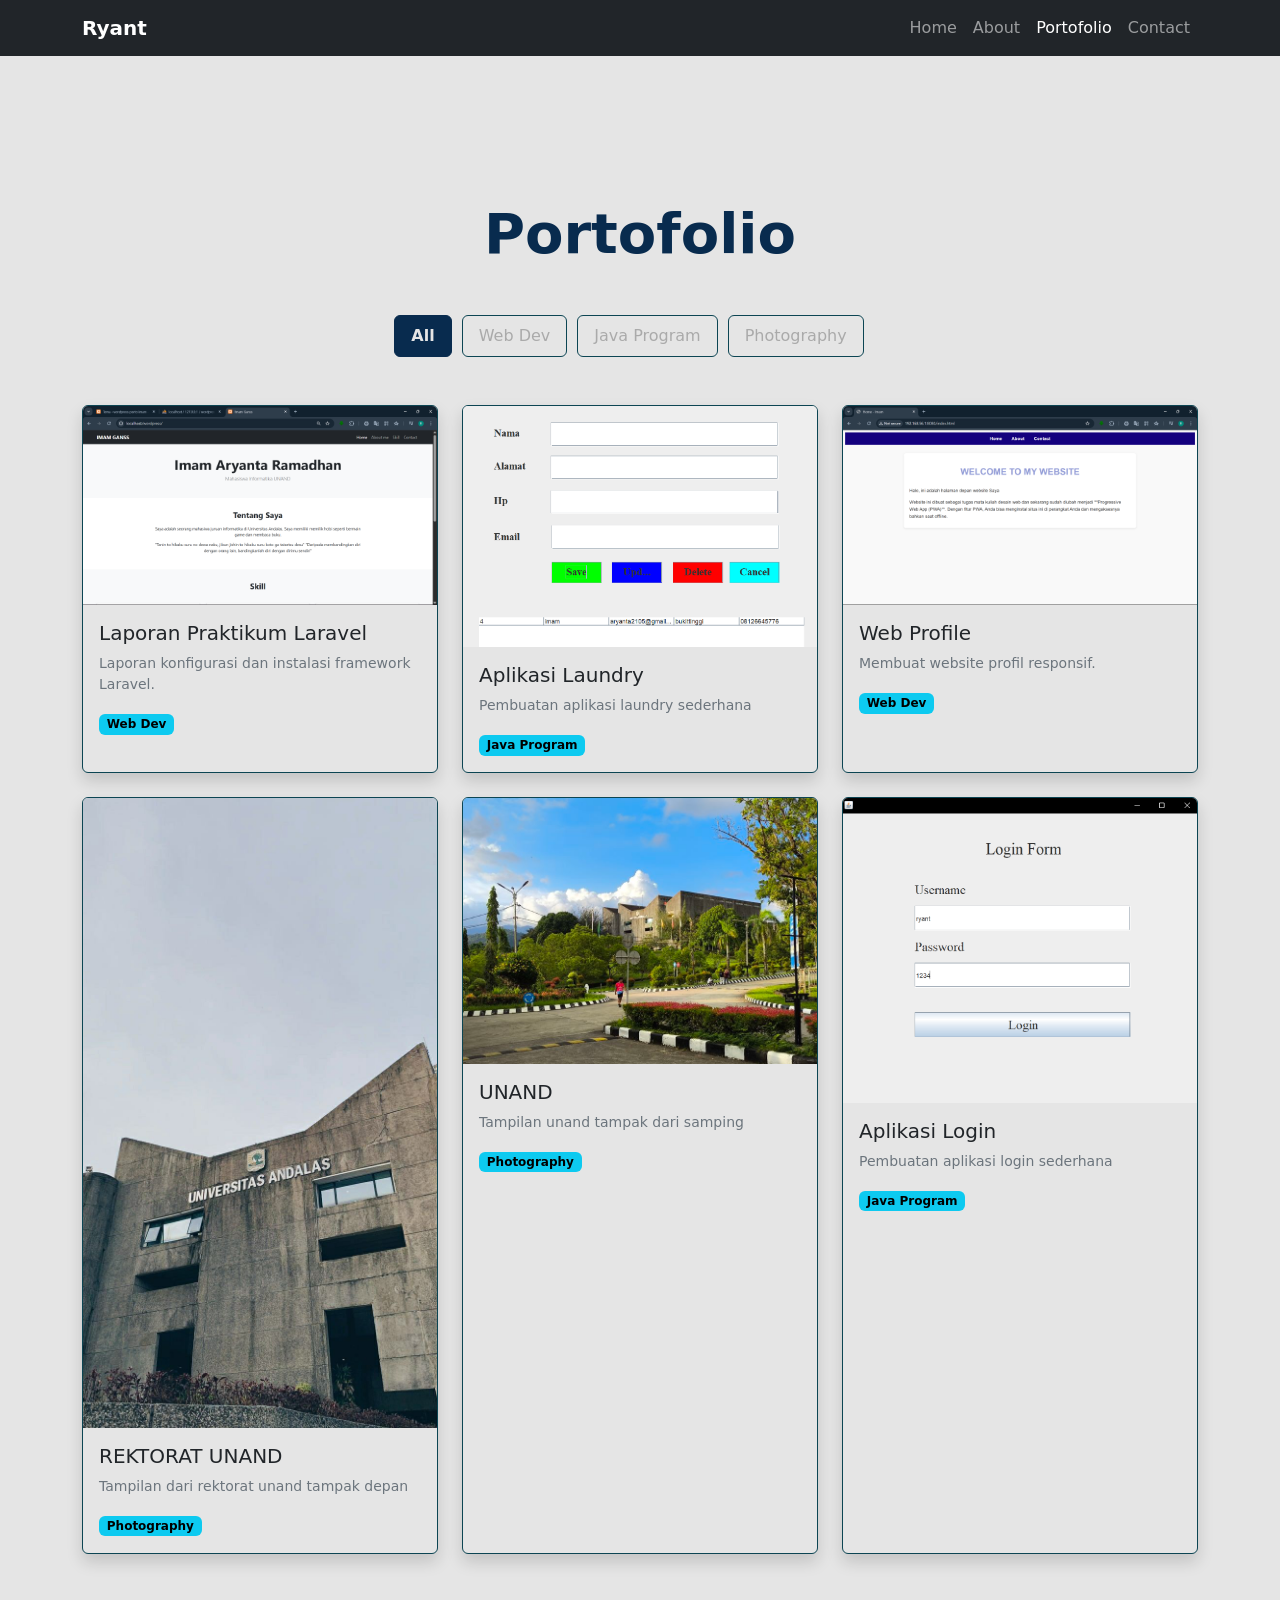
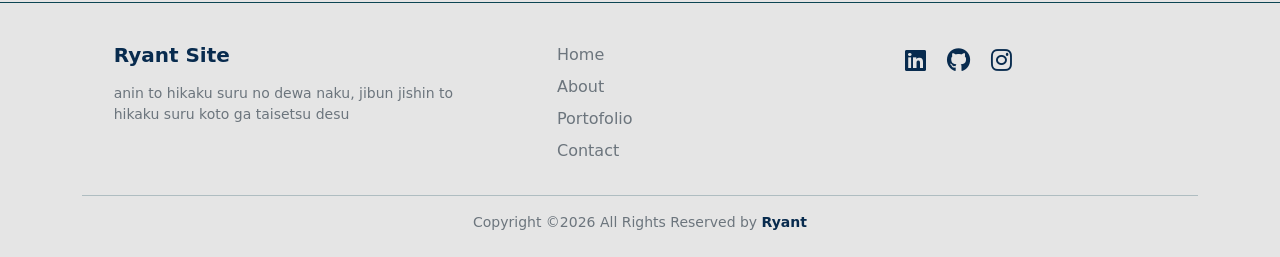
==== portofolio.html @ 1b27cce4 "WEB" ====
<!DOCTYPE html>
<html lang="id">
<head>
    <meta charset="UTF-8">
    <meta name="viewport" content="width=device-width, initial-scale=1.0">
    <title>Ryant | Portofolio</title>
    <link href="https://cdn.jsdelivr.net/npm/bootstrap@5.3.3/dist/css/bootstrap.min.css" rel="stylesheet">
    <link href="style.css" rel="stylesheet">
    <link rel="stylesheet" href="https://cdnjs.cloudflare.com/ajax/libs/font-awesome/6.5.2/css/all.min.css">
</head>
<body>

    <nav class="navbar navbar-expand-lg navbar-dark bg-dark fixed-top">
        <div class="container">
            <a class="navbar-brand fw-bold" href="#">Ryant</a>
            
            <button class="navbar-toggler" type="button" data-bs-toggle="collapse" data-bs-target="#navbarNav" aria-controls="navbarNav" aria-expanded="false" aria-label="Toggle navigation">
                <span class="navbar-toggler-icon"></span>
            </button>
            <div class="collapse navbar-collapse" id="navbarNav">
                <ul class="navbar-nav ms-auto">
                    <li class="nav-item"><a class="nav-link" href="index.html">Home</a></li>
                    <li class="nav-item"><a class="nav-link" href="about.html">About</a></li>
                    <li class="nav-item"><a class="nav-link active" href="portofolio.html">Portofolio</a></li>
                    <li class="nav-item"><a class="nav-link" href="contact.html">Contact</a></li>
                </ul>
            </div>
        </div>
    </nav>

    <section id="portfolio-grid" class="py-5 mt-5 bg-content-section">
        <div class="container pt-5">
            <h1 class="text-center mb-5 display-4 fw-bold text-info">Portofolio</h1>
            <div class="row">

                <ul class="nav nav-pills justify-content-center mb-5 portfolio-tabs" id="portfolioTabs" role="tablist">
                    <li class="nav-item" role="presentation"><button class="nav-link active" data-bs-toggle="tab" data-bs-target="#all" type="button" role="tab" aria-selected="true">All</button></li>
                    <li class="nav-item" role="presentation"><button class="nav-link" data-bs-toggle="tab" data-bs-target="#web-dev" type="button" role="tab" aria-selected="false">Web Dev</button></li>
                    <li class="nav-item" role="presentation"><button class="nav-link" data-bs-toggle="tab" data-bs-target="#java" type="button" role="tab" aria-selected="false">Java Program</button></li>
                    <li class="nav-item" role="presentation"><button class="nav-link" data-bs-toggle="tab" data-bs-target="#photography" type="button" role="tab" aria-selected="false">Photography</button></li>
                </ul>

                <div class="tab-content" id="portfolioTabContent">
                    
                    <div class="tab-pane fade show active" id="all" role="tabpanel">
                        <div class="row row-cols-1 row-cols-md-2 row-cols-lg-3 g-4">
                            
                            <div class="col" data-category="web-dev">
                                <div class="card h-100 shadow portfolio-item bg-content-section border-info-dark portfolio-card" onclick="window.location.href='laprakPweb5.html'" style="cursor: pointer;">
                                    <img src="gambar/project1.jpg" class="card-img-top" alt="Praktikum Laravel">
                                    <div class="card-body">
                                        <h5 class="card-title text-dark">Laporan Praktikum Laravel</h5>
                                        <p class="card-text text-secondary small">Laporan konfigurasi dan instalasi framework Laravel.</p>
                                        <span class="badge text-bg-info me-1">Web Dev</span>
                                    </div>
                                </div>
                            </div>

                            <div class="col" data-category="java">
                                <div class="card h-100 shadow portfolio-item bg-content-section border-info-dark portfolio-card" data-bs-toggle="modal" data-bs-target="#portfolioModal2">
                                    <img src="gambar/project2.jpg" class="card-img-top" alt="Redesign Aplikasi Mobile">
                                    <div class="card-body">
                                        <h5 class="card-title text-dark">Aplikasi Laundry</h5>
                                        <p class="card-text text-secondary small">Pembuatan aplikasi laundry sederhana</p>
                                        <span class="badge text-bg-info me-1">Java Program</span>
                                    </div>
                                </div>
                            </div>
                            
                            <div class="col" data-category="web-dev">
                                <div class="card h-100 shadow portfolio-item bg-content-section border-info-dark portfolio-card" data-bs-toggle="modal" data-bs-target="#portfolioModal3">
                                    <img src="gambar/project3.jpg" class="card-img-top" alt="Web Profil Organisasi">
                                    <div class="card-body">
                                        <h5 class="card-title text-dark">Web Profile </h5>
                                        <p class="card-text text-secondary small">Membuat website profil responsif.</p>
                                        <span class="badge text-bg-info me-1">Web Dev</span>
                                    </div>
                                </div>
                            </div>

                            <div class="col" data-category="Photography">
                                <div class="card h-100 shadow portfolio-item bg-content-section border-info-dark portfolio-card" data-bs-toggle="modal" data-bs-target="#portfolioModal4">
                                    <img src="gambar/project4.jpg" class="card-img-top" alt="Konsep Aplikasi Tugas Harian">
                                    <div class="card-body">
                                        <h5 class="card-title text-dark">REKTORAT UNAND</h5>
                                        <p class="card-text text-secondary small">Tampilan dari rektorat unand tampak depan</p>
                                        <span class="badge text-bg-info me-1">Photography</span>
                                    </div>
                                </div>
                            </div>

                            <div class="col" data-category="web-dev">
                                <div class="card h-100 shadow portfolio-item bg-content-section border-info-dark portfolio-card" data-bs-toggle="modal" data-bs-target="#portfolioModal5">
                                    <img src="gambar/project5.jpg" class="card-img-top" alt="Sistem Informasi Akademik">
                                    <div class="card-body">
                                        <h5 class="card-title text-dark">UNAND</h5>
                                        <p class="card-text text-secondary small">Tampilan unand tampak dari samping</p>
                                        <span class="badge text-bg-info me-1">Photography</span>
                                    </div>
                                </div>
                            </div>

                            <div class="col" data-category="java">
                                <div class="card h-100 shadow portfolio-item bg-content-section border-info-dark portfolio-card" data-bs-toggle="modal" data-bs-target="#portfolioModal6">
                                    <img src="gambar/project6.jpg" class="card-img-top" alt="Desain Landing Page Perusahaan">
                                    <div class="card-body">
                                        <h5 class="card-title text-dark">Aplikasi Login</h5>
                                        <p class="card-text text-secondary small">Pembuatan aplikasi login sederhana</p>
                                        <span class="badge text-bg-info me-1">Java Program</span>
                                    </div>
                                </div>
                            </div>

                    </div> </div> <div class="tab-pane fade" id="web-dev" role="tabpanel">
                        <div class="row row-cols-1 row-cols-md-2 row-cols-lg-3 g-4">
                            <div class="col">
                                <div class="card h-100 shadow portfolio-item bg-content-section border-info-dark portfolio-card" onclick="window.location.href='laprakPweb5.html'" style="cursor: pointer;">
                                    <img src="gambar/project1.jpg" class="card-img-top" alt="Praktikum Laravel">
                                    <div class="card-body">
                                        <h5 class="card-title text-dark">Laporan Praktikum Laravel</h5>
                                        <p class="card-text text-secondary small">Laporan konfigurasi dan instalasi framework Laravel.</p>
                                        <span class="badge text-bg-info me-1">Web Dev</span>
                                    </div>
                                </div>
                            </div>
                            <div class="col">
                                <div class="card h-100 shadow portfolio-item bg-content-section border-info-dark portfolio-card" data-bs-toggle="modal" data-bs-target="#portfolioModal3">
                                    <img src="gambar/project3.jpg" class="card-img-top" alt="Web Profil Organisasi">
                                    <div class="card-body">
                                        <h5 class="card-title text-dark">Web Profile </h5>
                                        <p class="card-text text-secondary small">Membuat website profil responsif</p>
                                        <span class="badge text-bg-info me-1">Web Dev</span>
                                    </div>
                                </div>
                            </div>
                        </div>
                    </div>

                    <div class="tab-pane fade" id="java" role="tabpanel">
                        <div class="row row-cols-1 row-cols-md-2 row-cols-lg-3 g-4">
                            <div class="col">
                                <div class="card h-100 shadow portfolio-item bg-content-section border-info-dark portfolio-card" data-bs-toggle="modal" data-bs-target="#portfolioModal2">
                                    <img src="gambar/project2.jpg" class="card-img-top" alt="Redesign Aplikasi Mobile">
                                    <div class="card-body">
                                        <h5 class="card-title text-dark">Aplikasi Laundry</h5>
                                        <p class="card-text text-secondary small">Pembuatan aplikasi laundry sederhana</p>
                                        <span class="badge text-bg-info me-1">Java Program</span>
                                    </div>
                                </div>
                            </div>
                            <div class="col">
                                <div class="card h-100 shadow portfolio-item bg-content-section border-info-dark portfolio-card" data-bs-toggle="modal" data-bs-target="#portfolioModal6">
                                    <img src="gambar/project6.jpg" class="card-img-top" alt="Desain Landing Page Perusahaan">
                                    <div class="card-body">
                                        <h5 class="card-title text-dark">Aplikasi Login</h5>
                                        <p class="card-text text-secondary small">Pembuatan aplikasi login sederhana</p>
                                        <span class="badge text-bg-info me-1">Java Program</span>
                                    </div>
                                </div>
                            </div>
                        </div>
                    </div>
                    
                    <div class="tab-pane fade" id="photography" role="tabpanel">
                        <div class="row row-cols-1 row-cols-md-2 row-cols-lg-3 g-4">
                            <div class="col">
                                <div class="card h-100 shadow portfolio-item bg-content-section border-info-dark portfolio-card" data-bs-toggle="modal" data-bs-target="#portfolioModal4">
                                    <img src="gambar/project4.jpg" class="card-img-top" alt="Konsep Aplikasi Tugas Harian">
                                    <div class="card-body">
                                        <h5 class="card-title text-dark">REKTORAT UNAND</h5>
                                        <p class="card-text text-secondary small">Tampilan dari rektorat unand tampak depan</p>
                                        <span class="badge text-bg-info me-1">Photography</span>
                                    </div>
                                </div>
                            </div>
                            <div class="col">
                                <div class="card h-100 shadow portfolio-item bg-content-section border-info-dark portfolio-card" data-bs-toggle="modal" data-bs-target="#portfolioModal5">
                                    <img src="gambar/project5.jpg" class="card-img-top" alt="Sistem Informasi Akademik">
                                    <div class="card-body">
                                        <h5 class="card-title text-dark">UNAND</h5>
                                        <p class="card-text text-secondary small">Tampilan unand tampak dari samping</p>
                                        <span class="badge text-bg-info me-1">Photography</span>
                                    </div>
                                </div>
                            </div> 
                        </div>
                    </div>

                </div>
            </div>
        </div>
    </section>

    <div class="modal fade" id="portfolioModal1" tabindex="-1" aria-labelledby="portfolioModal1Label" aria-hidden="true">
        <div class="modal-dialog modal-lg">
            <div class="modal-content bg-content-section text-light border-info-dark">
                <div class="modal-header border-info-dark">
                    <h5 class="modal-title text-info" id="portfolioModal1Label">Detail Proyek: Web Desain Sederhana</h5>
                    <button type="button" class="btn-close btn-close-white" data-bs-dismiss="modal" aria-label="Close"></button>
                </div>
                <div class="modal-body text-secondary">
                    <img src="gambar/project1.jpg" class="img-fluid mb-3 rounded" alt="Detail Project 1">
                    <p class="text-dark">Proyek ini bertujuan menciptakan platform web yang elegan</p>
                </div>
                <div class="modal-footer border-info-dark">
                    <button type="button" class="btn btn-outline-secondary" data-bs-dismiss="modal">Tutup</button>
                </div>
            </div>
        </div>
    </div>
    <div class="modal fade" id="portfolioModal2" tabindex="-2" aria-labelledby="portfolioModal2Label" aria-hidden="true">
        <div class="modal-dialog modal-lg">
            <div class="modal-content bg-content-section text-light border-info-dark">
                <div class="modal-header border-info-dark">
                    <h5 class="modal-title text-info" id="portfolioModal1Label">Detail Proyek: Aplikasi Laundry</h5>
                    <button type="button" class="btn-close btn-close-white" data-bs-dismiss="modal" aria-label="Close"></button>
                </div>
                <div class="modal-body text-secondary">
                    <img src="gambar/project2.jpg" class="img-fluid mb-3 rounded" alt="Detail Project 1">
                    <p class="text-dark">Proyek ini bertujuan menciptakan aplikasi laundry sederhana secara online</p>
                </div>
                <div class="modal-footer border-info-dark">
                    <button type="button" class="btn btn-outline-secondary" data-bs-dismiss="modal">Tutup</button>
                </div>
            </div>
        </div>
    </div>
    <div class="modal fade" id="portfolioModal3" tabindex="-3" aria-labelledby="portfolioModal3Label" aria-hidden="true">
        <div class="modal-dialog modal-lg">
            <div class="modal-content bg-content-section text-light border-info-dark">
                <div class="modal-header border-info-dark">
                    <h5 class="modal-title text-info" id="portfolioModal1Label">Detail Proyek: Web Profile</h5>
                    <button type="button" class="btn-close btn-close-white" data-bs-dismiss="modal" aria-label="Close"></button>
                </div>
                <div class="modal-body text-secondary">
                    <img src="gambar/project3.jpg" class="img-fluid mb-3 rounded" alt="Detail Project 1">
                    <p class="text-dark">Proyek ini bertujuan menciptakan platform web yang sudah terintegrasi dengan bootstrap 5</p>
                </div>
                <div class="modal-footer border-info-dark">
                    <button type="button" class="btn btn-outline-secondary" data-bs-dismiss="modal">Tutup</button>
                </div>
            </div>
        </div>
    </div>
    <div class="modal fade" id="portfolioModal4" tabindex="-4" aria-labelledby="portfolioModal4Label" aria-hidden="true">
        <div class="modal-dialog modal-lg">
            <div class="modal-content bg-content-section text-light border-info-dark">
                <div class="modal-header border-info-dark">
                    <h5 class="modal-title text-info" id="portfolioModal1Label">Detail Proyek: Rektorat UNAND</h5>
                    <button type="button" class="btn-close btn-close-white" data-bs-dismiss="modal" aria-label="Close"></button>
                </div>
                <div class="modal-body text-secondary">
                    <img src="gambar/project4.jpg" class="img-fluid mb-3 rounded" alt="Detail Project 1">
                    <p class="text-dark">Ini berisi gambar dari rektorat unand tampak depan</p>
                </div>
                <div class="modal-footer border-info-dark">
                    <button type="button" class="btn btn-outline-secondary" data-bs-dismiss="modal">Tutup</button>
                </div>
            </div>
        </div>
    </div>
    <div class="modal fade" id="portfolioModal5" tabindex="-5" aria-labelledby="portfolioModal5Label" aria-hidden="true">
        <div class="modal-dialog modal-lg">
            <div class="modal-content bg-content-section text-light border-info-dark">
                <div class="modal-header border-info-dark">
                    <h5 class="modal-title text-info" id="portfolioModal1Label">Detail Proyek: UNAND</h5>
                    <button type="button" class="btn-close btn-close-white" data-bs-dismiss="modal" aria-label="Close"></button>
                </div>
                <div class="modal-body text-secondary">
                    <img src="gambar/project4.jpg" class="img-fluid mb-3 rounded" alt="Detail Project 1">
                    <p class="text-dark">Ini berisi gambar dari kampus unand jika dilihat dari samping</p>
                </div>
                <div class="modal-footer border-info-dark">
                    <button type="button" class="btn btn-outline-secondary" data-bs-dismiss="modal">Tutup</button>
                </div>
            </div>
        </div>
    </div>
    <div class="modal fade" id="portfolioModal6" tabindex="-6" aria-labelledby="portfolioModal6Label" aria-hidden="true">
        <div class="modal-dialog modal-lg">
            <div class="modal-content bg-content-section text-light border-info-dark">
                <div class="modal-header border-info-dark">
                    <h5 class="modal-title text-info" id="portfolioModal1Label">Detail Proyek: Aplikasi Login</h5>
                    <button type="button" class="btn-close btn-close-white" data-bs-dismiss="modal" aria-label="Close"></button>
                </div>
                <div class="modal-body text-secondary">
                    <img src="gambar/project2.jpg" class="img-fluid mb-3 rounded" alt="Detail Project 1">
                    <p class="text-dark">Proyek ini bertujuan menciptakan aplikasi login sederhana secara online</p>
                </div>
                <div class="modal-footer border-info-dark">
                    <button type="button" class="btn btn-outline-secondary" data-bs-dismiss="modal">Tutup</button>
                </div>
            </div>
        </div>
    </div>
    
    <footer class="text-white pt-5 pb-4 border-top border-info-dark bg-content-section">
    <div class="container text-center text-md-start">
        <div class="row text-center text-md-start g-4">
            
            <div class="col-md-4 col-lg-4 mx-auto mt-3">
                <h5 class="fw-bold text-info mb-3">Ryant Site</h5>
                <p class="text-secondary small">
                    anin to hikaku suru no dewa naku, jibun jishin to hikaku suru koto ga taisetsu desu
                </p>
            </div>
            
            <div class="col-md-4 col-lg-3 mx-auto mt-3">
                <ul class="list-unstyled">
                    <li class="mb-2">
                        <a href="index.html" class="text-secondary text-decoration-none">Home</a>
                    </li>
                    <li class="mb-2">
                        <a href="about.html" class="text-secondary text-decoration-none">About</a>
                    </li>
                    <li class="mb-2">
                        <a href="portofolio.html" class="text-secondary text-decoration-none">Portofolio</a>
                    </li>
                    <li class="mb-2">
                        <a href="contact.html" class="text-secondary text-decoration-none">Contact</a>
                    </li>
                </ul>
            </div>
            
            <div class="col-md-4 col-lg-3 mx-auto mt-3">
                <ul class="list-unstyled list-inline mb-0">
                    <li class="list-inline-item me-3">
                        <a href="https://www.linkedin.com/in/imam-aryanta-ramadhan-74742231b/" class="text-info fs-4" aria-label="linkedIn"><i class="fab fa-linkedin"></i></a>
                    </li>
                    <li class="list-inline-item me-3">
                        <a href="https://github.com/RyantRamadhan" class="text-info fs-4" aria-label="Github"><i class="fab fa-github"></i></a>
                    </li>
                    <li class="list-inline-item">
                        <a href="https://www.instagram.com/ryant_rmd/" class="text-info fs-4" aria-label="Instagram"><i class="fab fa-instagram"></i></a>
                    </li>
                </ul>
            </div>

        </div>

        <hr class="my-3 border-info-dark">

        <div class="row align-items-center">
            
            <div class="col-12 text-center">
                <p class="text-secondary small mb-0">
                    Copyright ©<script>document.write(new Date().getFullYear())</script> All Rights Reserved by 
                    <strong class="text-info">Ryant</strong>
                </p>
            </div>
        </div>
    </div>
    </footer>

    <script src="https://cdn.jsdelivr.net/npm/bootstrap@5.3.2/dist/js/bootstrap.bundle.min.js"></script>
    <script src="script.js"></script>
</body>
</html>
---- style.css ----
:root {
    --color-content-bg: #e5e5e5;
    
    --color-navbar-bg: #222222;
    
    --color-info: #082b4e;
    --color-info-dark: #0c4553;
    --color-secondary: #aaaaaa;
}


body {
    background-color: var(--color-content-bg) !important;
    color: white !important;

    padding-top: 56px; 
}

.bg-navbar {
    background-color: var(--color-navbar-bg) !important;
}

.bg-content-section {
    background-color: var(--color-content-bg) !important;
}


.bg-content-section-lighter {
    background-color: #444444 !important;
    border: 1px solid var(--color-info-dark);
}


.text-info {
    color: var(--color-info) !important;
}

.border-info-dark {
    border-color: var(--color-info-dark) !important;
}

.hero-section {
    min-height: calc(100vh - 56px);
    display: flex;
    align-items: center;
}

.accordion-body-horizontal {
    overflow: hidden;
    max-height: 0;
    transition: max-height 0.5s ease-in-out;
    padding-top: 0;
    padding-bottom: 0;
}

.accordion-collapse.show .accordion-body-horizontal {
    max-height: 500px;
    padding-top: 1rem;
    padding-bottom: 1rem;
}

.skill-card {
    background-color: var(--color-content-bg) !important; 
    transition: transform 0.3s ease, border-color 0.3s ease, box-shadow 0.3s ease;
    border: 1px solid var(--color-info-dark) !important;
}

.skill-card:hover {
    transform: translateY(-8px);
    border-color: var(--color-info) !important;
    box-shadow: 0 0 15px rgba(0, 255, 255, 0.7);
}

.skill-card i {
    color: var(--color-info) !important;
    padding: 15px 0;
}

.form-control-dark {
    background-color: var(--color-content-bg) !important;
    color: rgb(255, 255, 255) !important;
    border: 1px solid var(--color-info-dark) !important;
    transition: all 0.3s;
}

.form-control-dark:focus {
    background-color: var(--color-content-bg) !important;
    color: white !important;
    border-color: var(--color-info) !important;
    box-shadow: 0 0 0 0.25rem rgba(8, 193, 107, 0.25);
}

.form-check-input:checked {
    background-color: var(--color-info) !important;
    border-color: var(--color-info) !important;
}

.btn-info {
    background-color: var(--color-info) !important;
    border-color: var(--color-info) !important;
    color: var(--color-content-bg) !important;
}

.btn-outline-info {
    color: var(--color-info) !important;
    border-color: var(--color-info) !important;
}
.btn-outline-info:hover {
    background-color: var(--color-info) !important;
    color: var(--color-content-bg) !important;
}

.list-unstyled i.text-info {
    color: var(--color-info) !important;
}

.map-responsive {
    border: 2px solid var(--color-info-dark);
}

.accordion-item {
    background-color: var(--color-content-bg) !important;
    border: 1px solid var(--color-info-dark) !important;
}

.accordion-header .accordion-button {
    background-color: var(--color-content-bg) !important;
    color: var(--color-info) !important;
}

.accordion-button:not(.collapsed) {
    color: var(--color-info) !important;
    background-color: var(--color-content-bg) !important;
    box-shadow: inset 0 -1px 0 rgba(0, 255, 255, 0.2);
}

.accordion-button:focus {
    box-shadow: 0 0 0 0.25rem rgba(0, 255, 255, 0.25);
    border-color: var(--color-info) !important;
}

.accordion-body {
    background-color: var(--color-content-bg) !important;
    color: var(--color-secondary);
}

.timeline-item {
    border-left: 2px solid var(--color-info) !important;
}

.bg-content-section {
    background-color: var(--color-content-bg) !important;
}
.bg-navbar {
    background-color: var(--color-navbar-bg) !important;
}
.text-info {
    color: var(--color-info) !important;
}
.border-info-dark {
    border-color: var(--color-info-dark) !important;
}

.portfolio-tabs .nav-link {
    color: var(--color-secondary) !important;
    border: 1px solid var(--color-info-dark);
    margin-right: 10px;
    background-color: var(--color-content-bg) !important;
    transition: all 0.3s;
    font-weight: normal; 
}


.portfolio-tabs .nav-link:hover {
    color: var(--color-info) !important;
    border-color: var(--color-info) !important;
}

.portfolio-tabs .nav-link.active {
    color: var(--color-content-bg) !important;
    background-color: var(--color-info) !important;
    border-color: var(--color-info) !important;
    font-weight: bold;
}

.portfolio-card {
    background-color: var(--color-content-bg) !important; 
    transition: transform 0.3s ease, border-color 0.3s ease, box-shadow 0.3s ease;
    border: 1px solid var(--color-info-dark) !important;
    cursor: pointer;
}

.portfolio-card:hover, .portfolio-card.hover-active {
    transform: translateY(-8px);
    border-color: var(--color-info) !important;
    box-shadow: 0 0 15px rgba(0, 255, 255, 0.7);
}

.modal-header, .modal-footer {
    border-color: var(--color-info-dark) !important;
}

.btn-close.btn-close-white {
    filter: invert(1) grayscale(100%) brightness(200%); 
}

.form-control-dark {
    background-color: var(--color-content-bg) !important;
    color: var(--color-info) !important;
    border: 1px solid var(--color-info-dark) !important;
    transition: all 0.3s;
}

.form-control-dark:focus {
    background-color: var(--color-content-bg) !important;
    color: var(--color-info) !important;
    border-color: var(--color-info) !important;
    box-shadow: 0 0 0 0.25rem rgba(0, 255, 255, 0.25);
}

.form-select.form-control-dark {
    background-image: url("data:image/svg+xml,%3csvg xmlns='http://www.w3.org/2000/svg' viewBox='0 0 16 16'%3e%3cpath fill='none' stroke='%2300FFFF' stroke-linecap='round' stroke-linejoin='round' stroke-width='2' d='m2 5 6 6 6-6'/%3e%3c/svg%3e") !important;
}

.form-check-input:checked {
    background-color: var(--color-info) !important;
    border-color: var(--color-info) !important;
}
.form-check-input:focus {
    box-shadow: 0 0 0 0.25rem rgba(0, 255, 255, 0.25);
}

.btn-info {
    background-color: var(--color-info) !important;
    border-color: var(--color-info) !important;
    color: var(--color-content-bg) !important;
}
.btn-info:disabled {
    opacity: 0.6;
}

.bg-content-section-lighter {
    background-color: #e7e1e1 !important; 
    border: 1px solid var(--color-info-dark);
}

.map-responsive {
    border: 2px solid var(--color-info-dark);
}
.form-label {
    color: var(--color-info) !important;
}
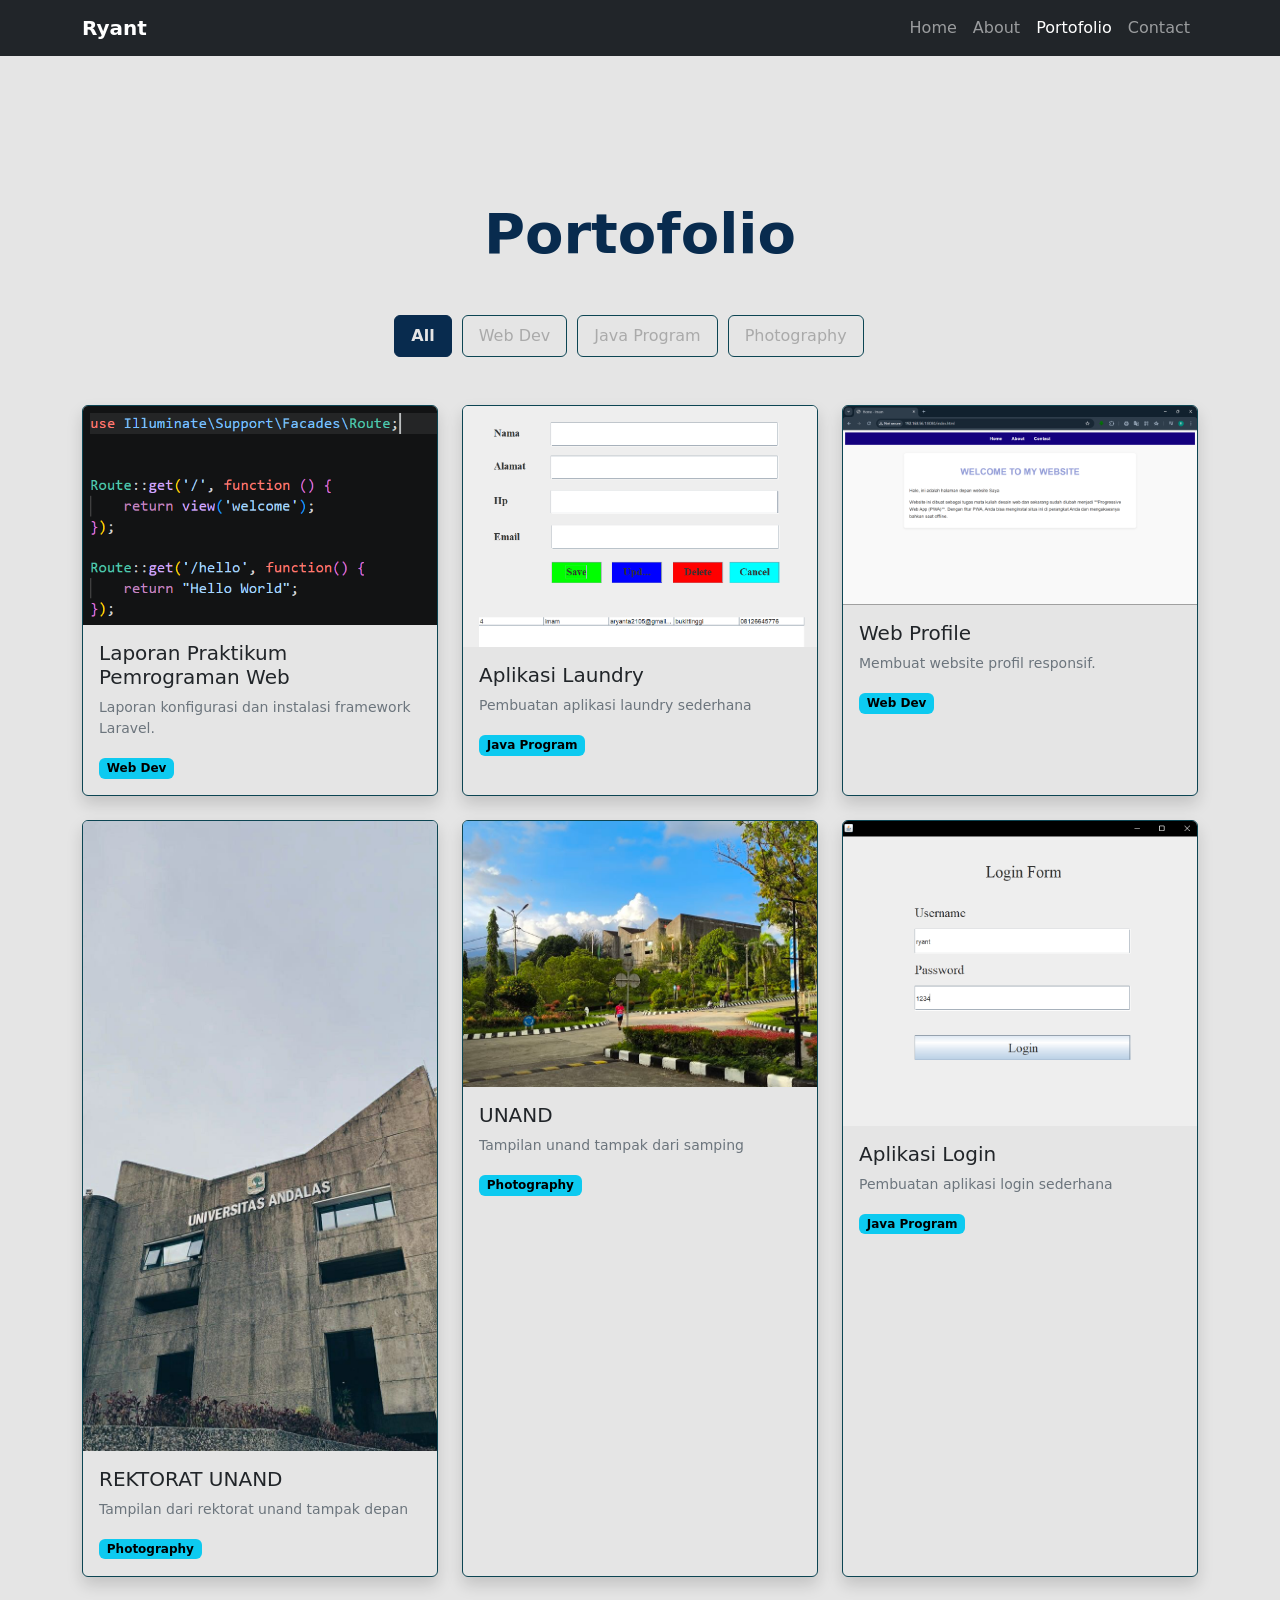
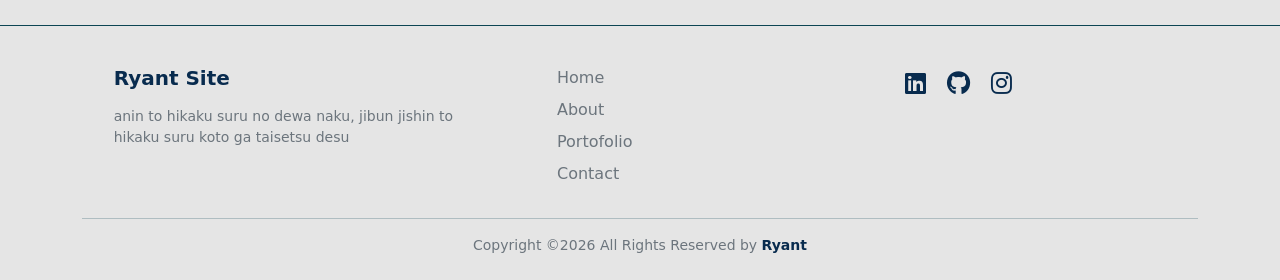
==== commit c0cf8531: "fix: update layout" ====
--- a/portofolio.html
+++ b/portofolio.html
@@ -47,9 +47,9 @@
                             
                             <div class="col" data-category="web-dev">
                                 <div class="card h-100 shadow portfolio-item bg-content-section border-info-dark portfolio-card" onclick="window.location.href='laprakPweb5.html'" style="cursor: pointer;">
-                                    <img src="gambar/project1.jpg" class="card-img-top" alt="Praktikum Laravel">
-                                    <div class="card-body">
-                                        <h5 class="card-title text-dark">Laporan Praktikum Laravel</h5>
+                                    <img src="gambar/hello1.png" class="card-img-top" alt="Praktikum Laravel">
+                                    <div class="card-body">
+                                        <h5 class="card-title text-dark">Laporan Praktikum Pemrograman Web</h5>
                                         <p class="card-text text-secondary small">Laporan konfigurasi dan instalasi framework Laravel.</p>
                                         <span class="badge text-bg-info me-1">Web Dev</span>
                                     </div>
@@ -115,9 +115,9 @@
                         <div class="row row-cols-1 row-cols-md-2 row-cols-lg-3 g-4">
                             <div class="col">
                                 <div class="card h-100 shadow portfolio-item bg-content-section border-info-dark portfolio-card" onclick="window.location.href='laprakPweb5.html'" style="cursor: pointer;">
-                                    <img src="gambar/project1.jpg" class="card-img-top" alt="Praktikum Laravel">
-                                    <div class="card-body">
-                                        <h5 class="card-title text-dark">Laporan Praktikum Laravel</h5>
+                                    <img src="gambar/hello1.png" class="card-img-top" alt="Praktikum Laravel">
+                                    <div class="card-body">
+                                        <h5 class="card-title text-dark">Laporan Praktikum Pemrograman Web</h5>
                                         <p class="card-text text-secondary small">Laporan konfigurasi dan instalasi framework Laravel.</p>
                                         <span class="badge text-bg-info me-1">Web Dev</span>
                                     </div>
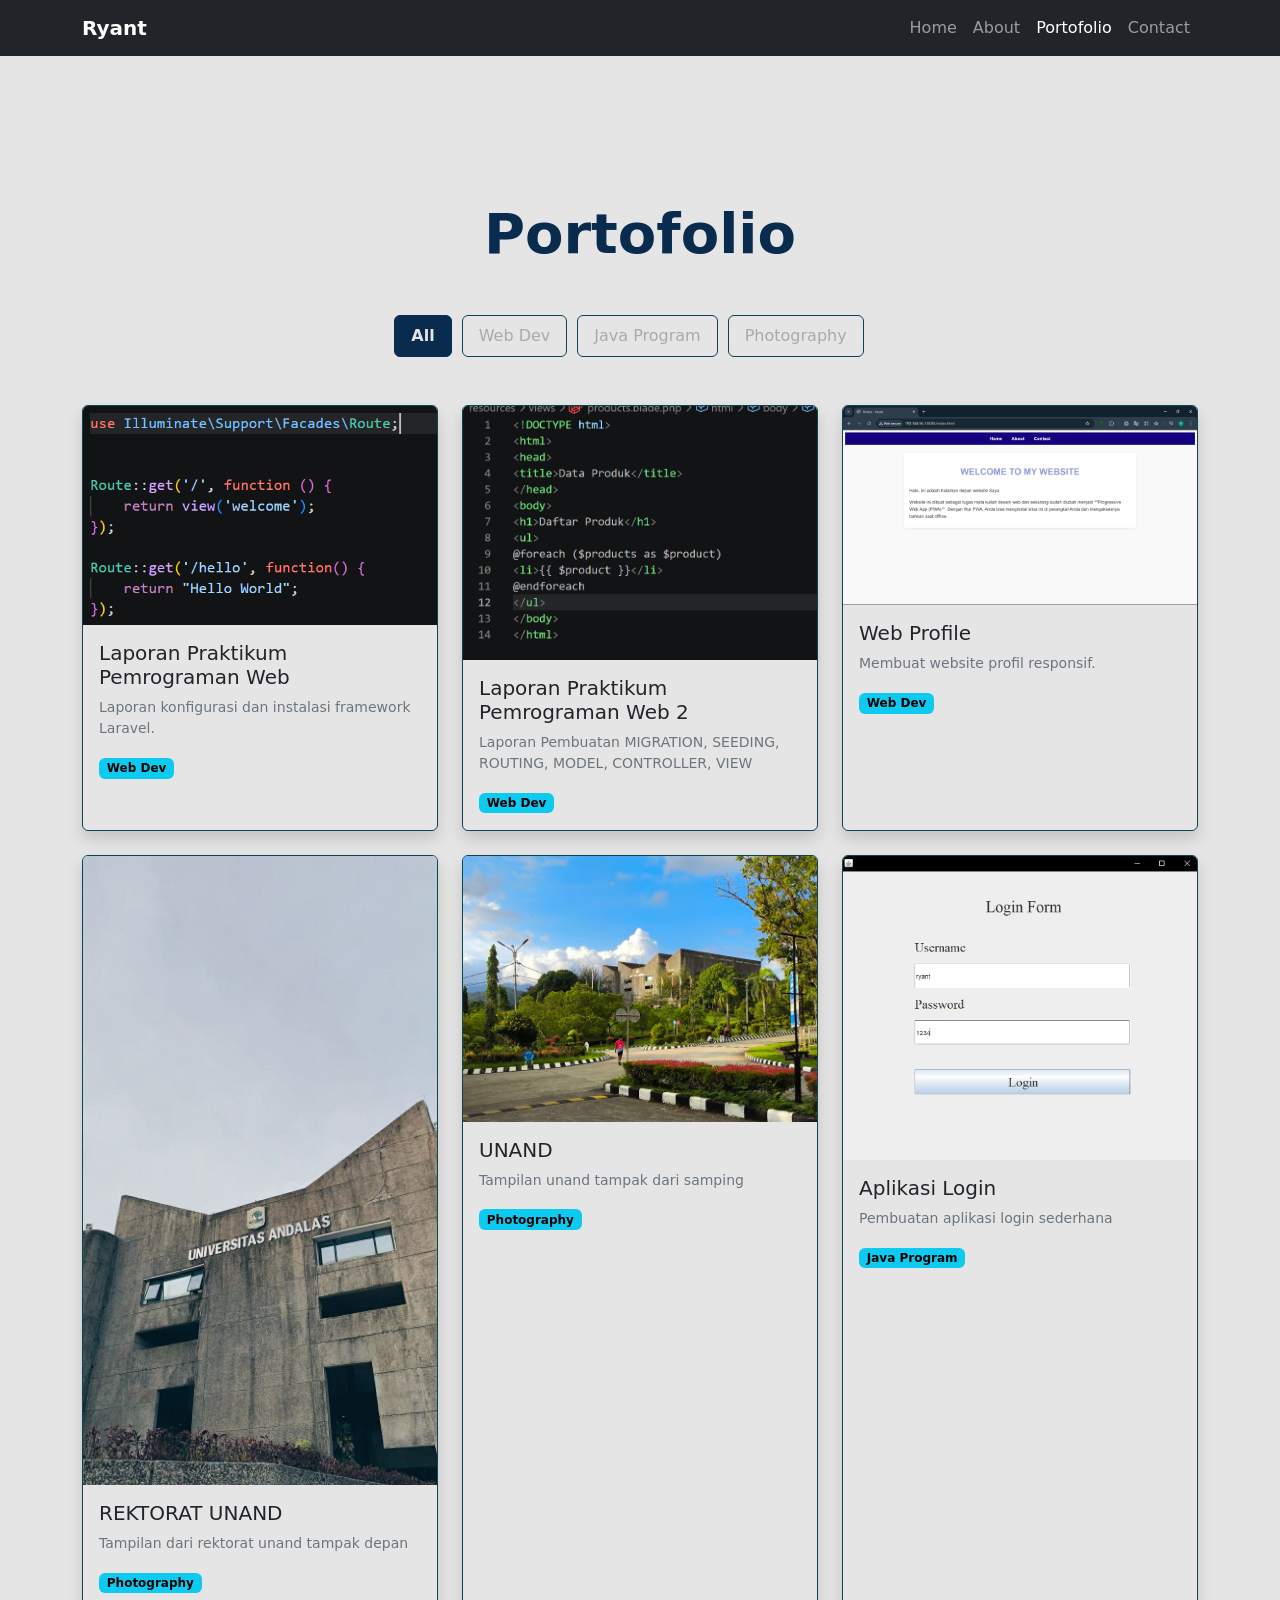
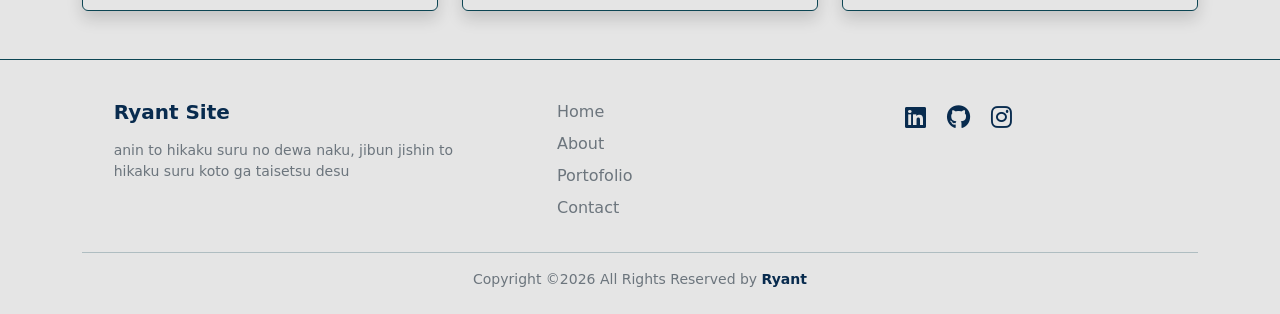
==== commit c0dfa373: "Praktikum Pweb 7" ====
--- a/portofolio.html
+++ b/portofolio.html
@@ -46,7 +46,7 @@
                         <div class="row row-cols-1 row-cols-md-2 row-cols-lg-3 g-4">
                             
                             <div class="col" data-category="web-dev">
-                                <div class="card h-100 shadow portfolio-item bg-content-section border-info-dark portfolio-card" onclick="window.location.href='laprakPweb5.html'" style="cursor: pointer;">
+                                <div class="card h-100 shadow portfolio-item bg-content-section border-info-dark portfolio-card" onclick="window.location.href='LaprakPweb5.html'" style="cursor: pointer;">
                                     <img src="gambar/hello1.png" class="card-img-top" alt="Praktikum Laravel">
                                     <div class="card-body">
                                         <h5 class="card-title text-dark">Laporan Praktikum Pemrograman Web</h5>
@@ -56,13 +56,13 @@
                                 </div>
                             </div>
 
-                            <div class="col" data-category="java">
-                                <div class="card h-100 shadow portfolio-item bg-content-section border-info-dark portfolio-card" data-bs-toggle="modal" data-bs-target="#portfolioModal2">
-                                    <img src="gambar/project2.jpg" class="card-img-top" alt="Redesign Aplikasi Mobile">
-                                    <div class="card-body">
-                                        <h5 class="card-title text-dark">Aplikasi Laundry</h5>
-                                        <p class="card-text text-secondary small">Pembuatan aplikasi laundry sederhana</p>
-                                        <span class="badge text-bg-info me-1">Java Program</span>
+                            <div class="col" data-category="web-dev">
+                                <div class="card h-100 shadow portfolio-item bg-content-section border-info-dark portfolio-card" onclick="window.location.href='LaprakPweb7.html'" style="cursor: pointer;">
+                                    <img src="gambar/view.png" class="card-img-top" alt="Praktikum Laravel">
+                                    <div class="card-body">
+                                        <h5 class="card-title text-dark">Laporan Praktikum Pemrograman Web 2 </h5>
+                                        <p class="card-text text-secondary small">Laporan Pembuatan MIGRATION, SEEDING, ROUTING, MODEL, CONTROLLER, VIEW</p>
+                                        <span class="badge text-bg-info me-1">Web Dev</span>
                                     </div>
                                 </div>
                             </div>
@@ -124,11 +124,11 @@
                                 </div>
                             </div>
                             <div class="col">
-                                <div class="card h-100 shadow portfolio-item bg-content-section border-info-dark portfolio-card" data-bs-toggle="modal" data-bs-target="#portfolioModal3">
-                                    <img src="gambar/project3.jpg" class="card-img-top" alt="Web Profil Organisasi">
-                                    <div class="card-body">
-                                        <h5 class="card-title text-dark">Web Profile </h5>
-                                        <p class="card-text text-secondary small">Membuat website profil responsif</p>
+                                <div class="card h-100 shadow portfolio-item bg-content-section border-info-dark portfolio-card" onclick="window.location.href='LaprakPweb7.html'" style="cursor: pointer;">
+                                    <img src="gambar/view.png" class="card-img-top" alt="Praktikum Laravel">
+                                    <div class="card-body">
+                                        <h5 class="card-title text-dark">Laporan Praktikum Pemrograman Web 2 </h5>
+                                        <p class="card-text text-secondary small">Laporan Pembuatan MIGRATION, SEEDING, ROUTING, MODEL, CONTROLLER, VIEW</p>
                                         <span class="badge text-bg-info me-1">Web Dev</span>
                                     </div>
                                 </div>
@@ -191,40 +191,7 @@
         </div>
     </section>
 
-    <div class="modal fade" id="portfolioModal1" tabindex="-1" aria-labelledby="portfolioModal1Label" aria-hidden="true">
-        <div class="modal-dialog modal-lg">
-            <div class="modal-content bg-content-section text-light border-info-dark">
-                <div class="modal-header border-info-dark">
-                    <h5 class="modal-title text-info" id="portfolioModal1Label">Detail Proyek: Web Desain Sederhana</h5>
-                    <button type="button" class="btn-close btn-close-white" data-bs-dismiss="modal" aria-label="Close"></button>
-                </div>
-                <div class="modal-body text-secondary">
-                    <img src="gambar/project1.jpg" class="img-fluid mb-3 rounded" alt="Detail Project 1">
-                    <p class="text-dark">Proyek ini bertujuan menciptakan platform web yang elegan</p>
-                </div>
-                <div class="modal-footer border-info-dark">
-                    <button type="button" class="btn btn-outline-secondary" data-bs-dismiss="modal">Tutup</button>
-                </div>
-            </div>
-        </div>
-    </div>
-    <div class="modal fade" id="portfolioModal2" tabindex="-2" aria-labelledby="portfolioModal2Label" aria-hidden="true">
-        <div class="modal-dialog modal-lg">
-            <div class="modal-content bg-content-section text-light border-info-dark">
-                <div class="modal-header border-info-dark">
-                    <h5 class="modal-title text-info" id="portfolioModal1Label">Detail Proyek: Aplikasi Laundry</h5>
-                    <button type="button" class="btn-close btn-close-white" data-bs-dismiss="modal" aria-label="Close"></button>
-                </div>
-                <div class="modal-body text-secondary">
-                    <img src="gambar/project2.jpg" class="img-fluid mb-3 rounded" alt="Detail Project 1">
-                    <p class="text-dark">Proyek ini bertujuan menciptakan aplikasi laundry sederhana secara online</p>
-                </div>
-                <div class="modal-footer border-info-dark">
-                    <button type="button" class="btn btn-outline-secondary" data-bs-dismiss="modal">Tutup</button>
-                </div>
-            </div>
-        </div>
-    </div>
+
     <div class="modal fade" id="portfolioModal3" tabindex="-3" aria-labelledby="portfolioModal3Label" aria-hidden="true">
         <div class="modal-dialog modal-lg">
             <div class="modal-content bg-content-section text-light border-info-dark">
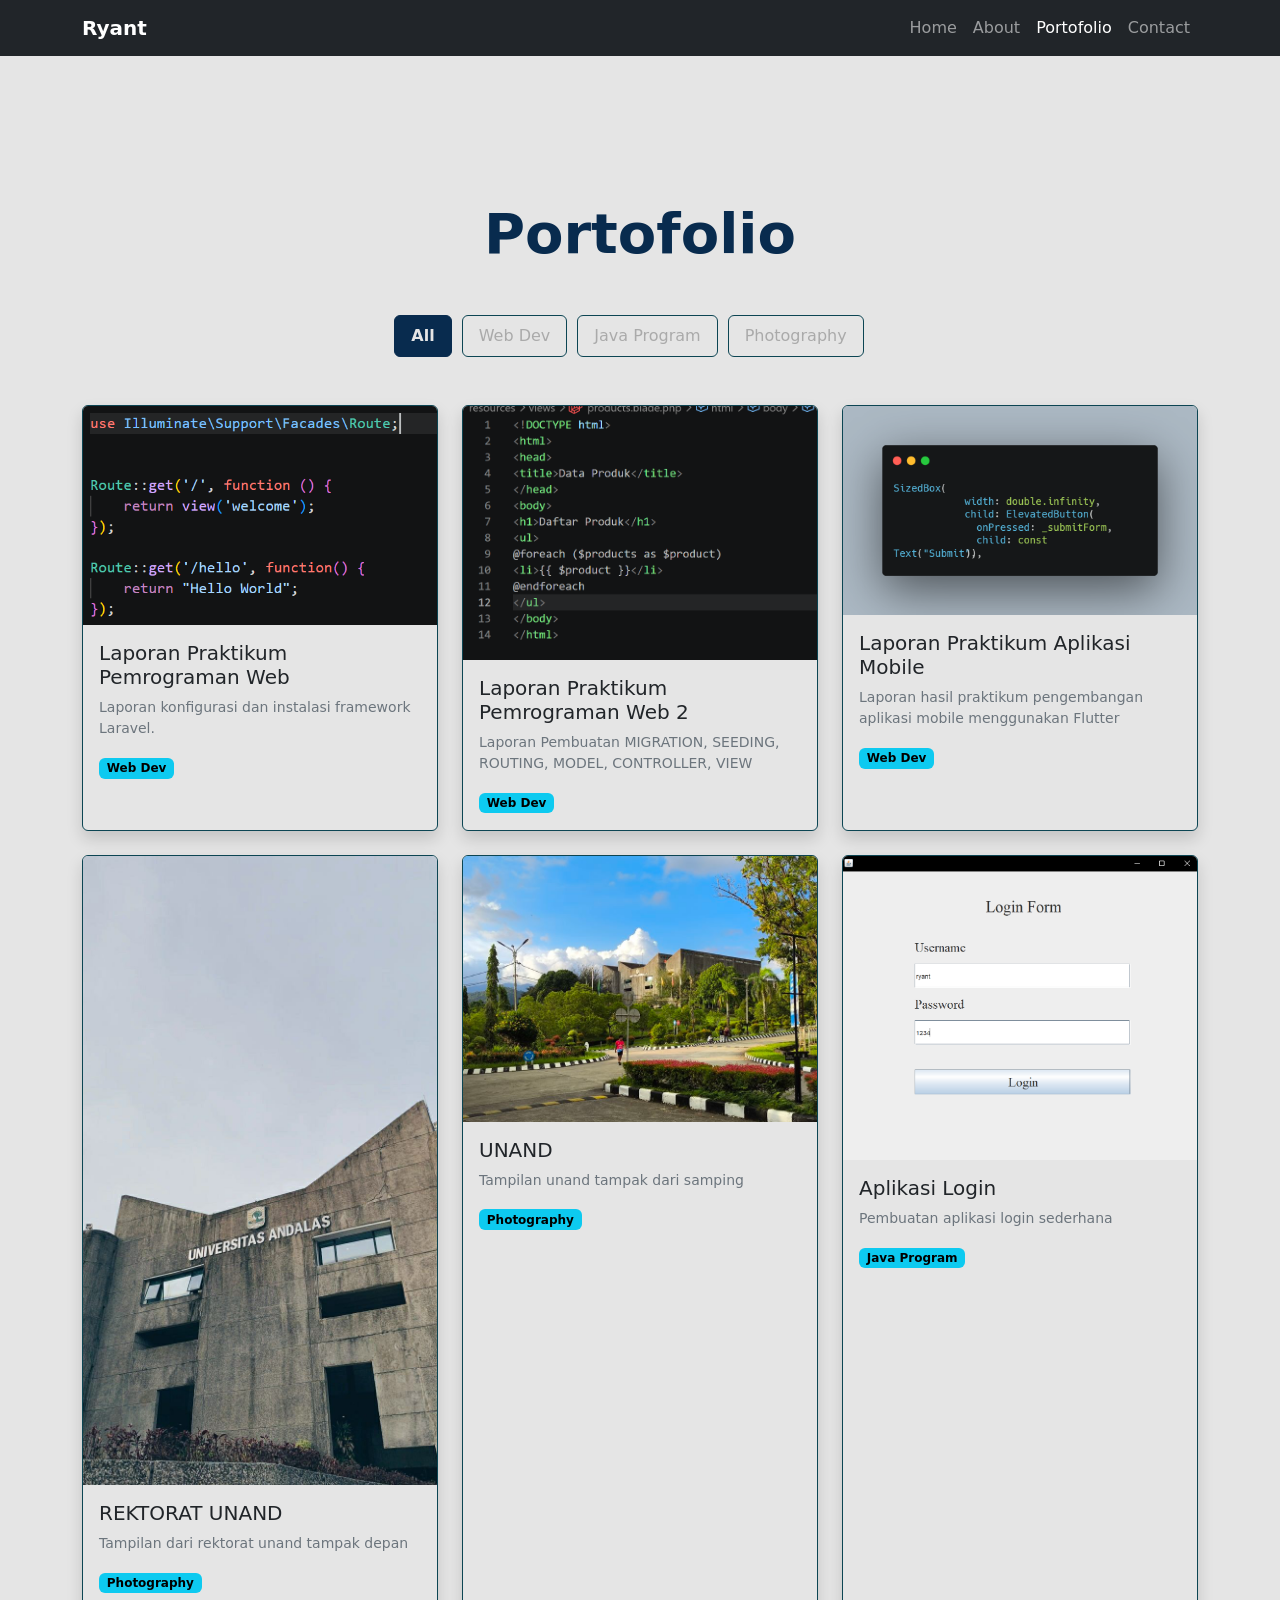
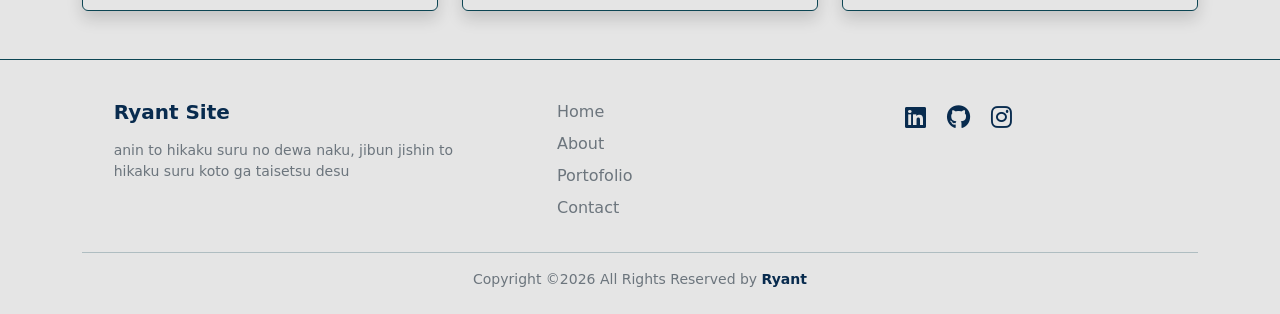
==== commit 0e299033: "appM" ====
--- a/portofolio.html
+++ b/portofolio.html
@@ -68,11 +68,11 @@
                             </div>
                             
                             <div class="col" data-category="web-dev">
-                                <div class="card h-100 shadow portfolio-item bg-content-section border-info-dark portfolio-card" data-bs-toggle="modal" data-bs-target="#portfolioModal3">
-                                    <img src="gambar/project3.jpg" class="card-img-top" alt="Web Profil Organisasi">
-                                    <div class="card-body">
-                                        <h5 class="card-title text-dark">Web Profile </h5>
-                                        <p class="card-text text-secondary small">Membuat website profil responsif.</p>
+                                <div class="card h-100 shadow portfolio-item bg-content-section border-info-dark portfolio-card" onclick="window.location.href='LaprakAppMob1.html'" style="cursor: pointer;">
+                                    <img src="gambar/app9.png" class="card-img-top" alt="Praktikum Aplikasi Mobile">
+                                    <div class="card-body">
+                                        <h5 class="card-title text-dark">Laporan Praktikum Aplikasi Mobile </h5>
+                                        <p class="card-text text-secondary small">Laporan hasil praktikum pengembangan aplikasi mobile menggunakan Flutter</p>
                                         <span class="badge text-bg-info me-1">Web Dev</span>
                                     </div>
                                 </div>
@@ -129,6 +129,16 @@
                                     <div class="card-body">
                                         <h5 class="card-title text-dark">Laporan Praktikum Pemrograman Web 2 </h5>
                                         <p class="card-text text-secondary small">Laporan Pembuatan MIGRATION, SEEDING, ROUTING, MODEL, CONTROLLER, VIEW</p>
+                                        <span class="badge text-bg-info me-1">Web Dev</span>
+                                    </div>
+                                </div>
+                            </div>
+                            <div class="col">
+                                <div class="card h-100 shadow portfolio-item bg-content-section border-info-dark portfolio-card" onclick="window.location.href='laprakAppMob1.html'" style="cursor: pointer;">
+                                    <img src="gambar/app9.png" class="card-img-top" alt="Praktikum Laravel">
+                                    <div class="card-body">
+                                        <h5 class="card-title text-dark">Laporan Praktikum Applikasi Mobile 1</h5>
+                                        <p class="card-text text-secondary small">Laporan hasil praktikum pengembangan aplikasi mobile menggunakan Flutter</p>
                                         <span class="badge text-bg-info me-1">Web Dev</span>
                                     </div>
                                 </div>
@@ -192,23 +202,6 @@
     </section>
 
 
-    <div class="modal fade" id="portfolioModal3" tabindex="-3" aria-labelledby="portfolioModal3Label" aria-hidden="true">
-        <div class="modal-dialog modal-lg">
-            <div class="modal-content bg-content-section text-light border-info-dark">
-                <div class="modal-header border-info-dark">
-                    <h5 class="modal-title text-info" id="portfolioModal1Label">Detail Proyek: Web Profile</h5>
-                    <button type="button" class="btn-close btn-close-white" data-bs-dismiss="modal" aria-label="Close"></button>
-                </div>
-                <div class="modal-body text-secondary">
-                    <img src="gambar/project3.jpg" class="img-fluid mb-3 rounded" alt="Detail Project 1">
-                    <p class="text-dark">Proyek ini bertujuan menciptakan platform web yang sudah terintegrasi dengan bootstrap 5</p>
-                </div>
-                <div class="modal-footer border-info-dark">
-                    <button type="button" class="btn btn-outline-secondary" data-bs-dismiss="modal">Tutup</button>
-                </div>
-            </div>
-        </div>
-    </div>
     <div class="modal fade" id="portfolioModal4" tabindex="-4" aria-labelledby="portfolioModal4Label" aria-hidden="true">
         <div class="modal-dialog modal-lg">
             <div class="modal-content bg-content-section text-light border-info-dark">
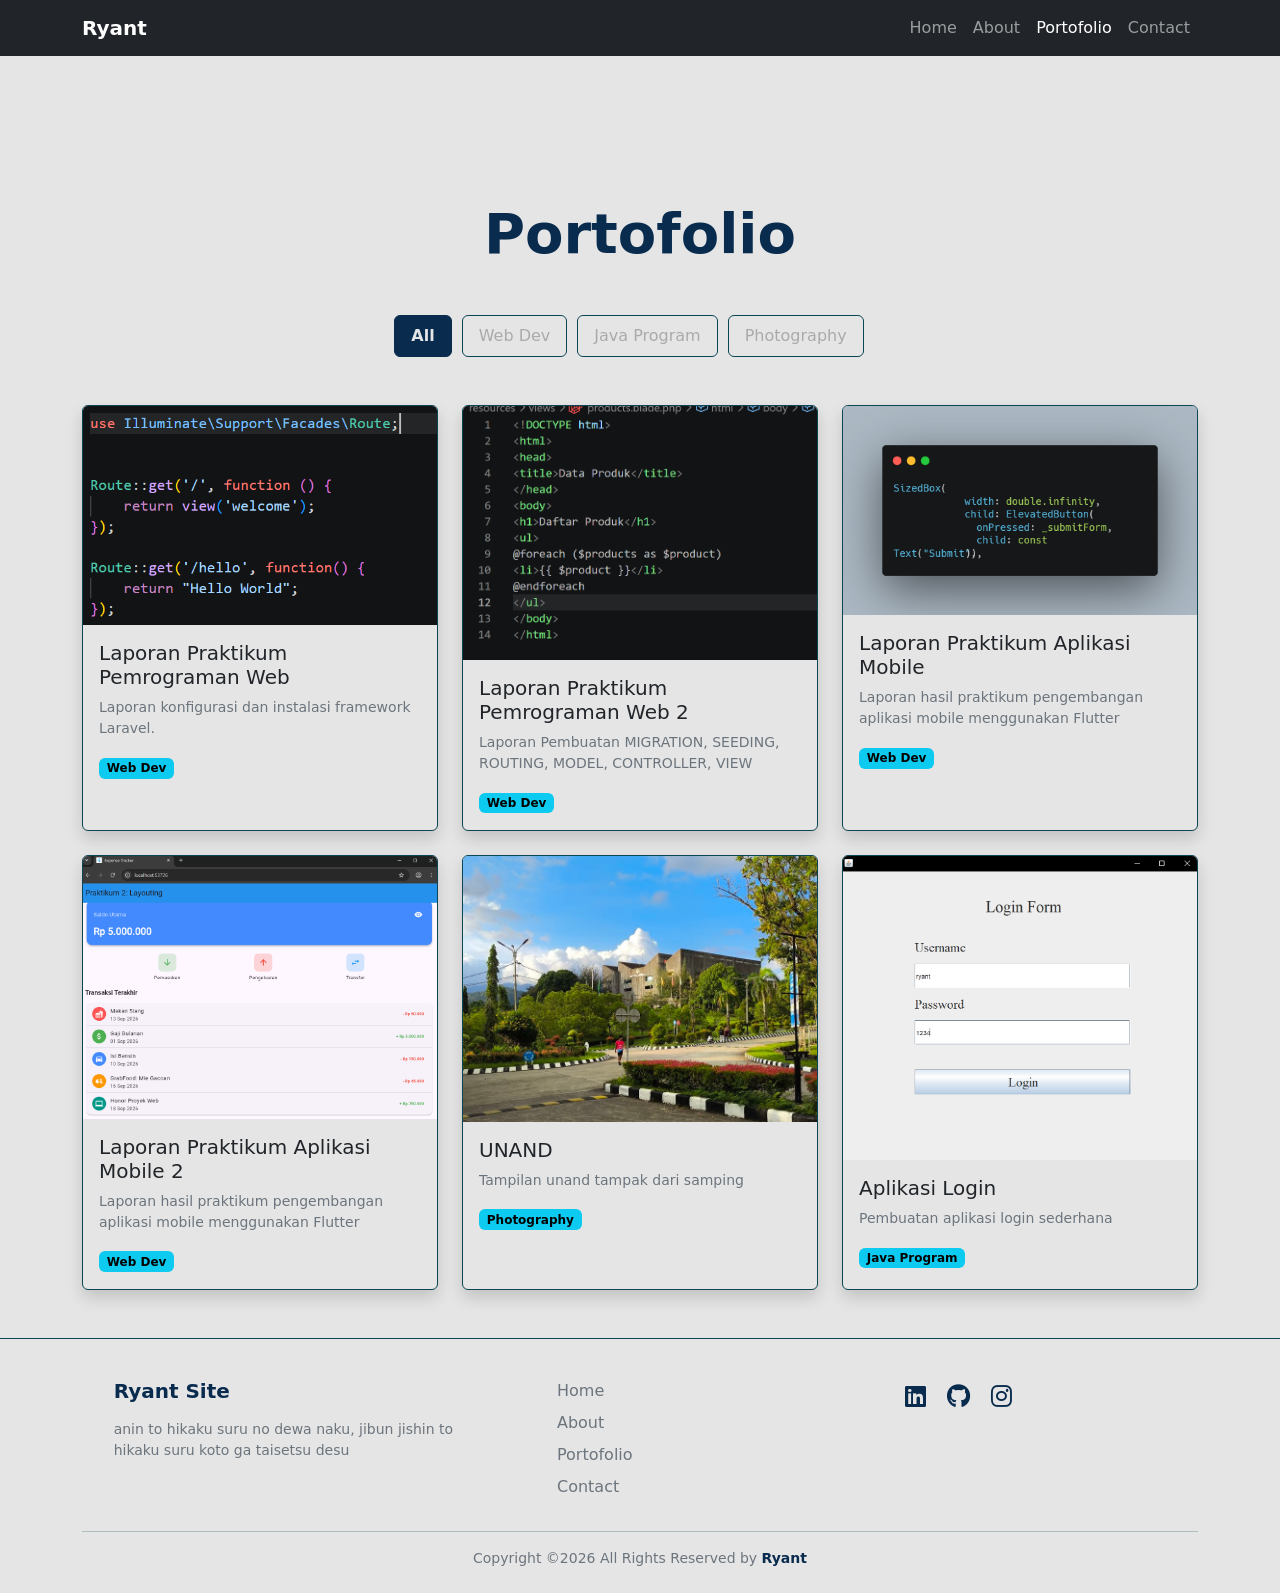
==== commit 851cfe62: "appM2" ====
--- a/portofolio.html
+++ b/portofolio.html
@@ -78,13 +78,13 @@
                                 </div>
                             </div>
 
-                            <div class="col" data-category="Photography">
-                                <div class="card h-100 shadow portfolio-item bg-content-section border-info-dark portfolio-card" data-bs-toggle="modal" data-bs-target="#portfolioModal4">
-                                    <img src="gambar/project4.jpg" class="card-img-top" alt="Konsep Aplikasi Tugas Harian">
-                                    <div class="card-body">
-                                        <h5 class="card-title text-dark">REKTORAT UNAND</h5>
-                                        <p class="card-text text-secondary small">Tampilan dari rektorat unand tampak depan</p>
-                                        <span class="badge text-bg-info me-1">Photography</span>
+                            <div class="col" data-category="web-dev">
+                                <div class="card h-100 shadow portfolio-item bg-content-section border-info-dark portfolio-card" onclick="window.location.href='LaprakAppMob2.html'" style="cursor: pointer;">
+                                    <img src="gambar/p2akhir.png" class="card-img-top" alt="Praktikum Aplikasi Mobile2">
+                                    <div class="card-body">
+                                        <h5 class="card-title text-dark">Laporan Praktikum Aplikasi Mobile 2</h5>
+                                        <p class="card-text text-secondary small">Laporan hasil praktikum pengembangan aplikasi mobile menggunakan Flutter</p>
+                                        <span class="badge text-bg-info me-1">Web Dev</span>
                                     </div>
                                 </div>
                             </div>
@@ -138,6 +138,16 @@
                                     <img src="gambar/app9.png" class="card-img-top" alt="Praktikum Laravel">
                                     <div class="card-body">
                                         <h5 class="card-title text-dark">Laporan Praktikum Applikasi Mobile 1</h5>
+                                        <p class="card-text text-secondary small">Laporan hasil praktikum pengembangan aplikasi mobile menggunakan Flutter</p>
+                                        <span class="badge text-bg-info me-1">Web Dev</span>
+                                    </div>
+                                </div>
+                            </div>
+                            <div class="col">
+                                <div class="card h-100 shadow portfolio-item bg-content-section border-info-dark portfolio-card" onclick="window.location.href='laprakAppMob2.html'" style="cursor: pointer;">
+                                    <img src="gambar/p2akhir.png" class="card-img-top" alt="Praktikum Laravel">
+                                    <div class="card-body">
+                                        <h5 class="card-title text-dark">Laporan Praktikum Applikasi Mobile 2</h5>
                                         <p class="card-text text-secondary small">Laporan hasil praktikum pengembangan aplikasi mobile menggunakan Flutter</p>
                                         <span class="badge text-bg-info me-1">Web Dev</span>
                                     </div>
@@ -172,17 +182,7 @@
                     </div>
                     
                     <div class="tab-pane fade" id="photography" role="tabpanel">
-                        <div class="row row-cols-1 row-cols-md-2 row-cols-lg-3 g-4">
-                            <div class="col">
-                                <div class="card h-100 shadow portfolio-item bg-content-section border-info-dark portfolio-card" data-bs-toggle="modal" data-bs-target="#portfolioModal4">
-                                    <img src="gambar/project4.jpg" class="card-img-top" alt="Konsep Aplikasi Tugas Harian">
-                                    <div class="card-body">
-                                        <h5 class="card-title text-dark">REKTORAT UNAND</h5>
-                                        <p class="card-text text-secondary small">Tampilan dari rektorat unand tampak depan</p>
-                                        <span class="badge text-bg-info me-1">Photography</span>
-                                    </div>
-                                </div>
-                            </div>
+                        <div class="row row-cols-1 row-cols-md-2 row-cols-lg-3 g-4">                           
                             <div class="col">
                                 <div class="card h-100 shadow portfolio-item bg-content-section border-info-dark portfolio-card" data-bs-toggle="modal" data-bs-target="#portfolioModal5">
                                     <img src="gambar/project5.jpg" class="card-img-top" alt="Sistem Informasi Akademik">
@@ -202,23 +202,6 @@
     </section>
 
 
-    <div class="modal fade" id="portfolioModal4" tabindex="-4" aria-labelledby="portfolioModal4Label" aria-hidden="true">
-        <div class="modal-dialog modal-lg">
-            <div class="modal-content bg-content-section text-light border-info-dark">
-                <div class="modal-header border-info-dark">
-                    <h5 class="modal-title text-info" id="portfolioModal1Label">Detail Proyek: Rektorat UNAND</h5>
-                    <button type="button" class="btn-close btn-close-white" data-bs-dismiss="modal" aria-label="Close"></button>
-                </div>
-                <div class="modal-body text-secondary">
-                    <img src="gambar/project4.jpg" class="img-fluid mb-3 rounded" alt="Detail Project 1">
-                    <p class="text-dark">Ini berisi gambar dari rektorat unand tampak depan</p>
-                </div>
-                <div class="modal-footer border-info-dark">
-                    <button type="button" class="btn btn-outline-secondary" data-bs-dismiss="modal">Tutup</button>
-                </div>
-            </div>
-        </div>
-    </div>
     <div class="modal fade" id="portfolioModal5" tabindex="-5" aria-labelledby="portfolioModal5Label" aria-hidden="true">
         <div class="modal-dialog modal-lg">
             <div class="modal-content bg-content-section text-light border-info-dark">
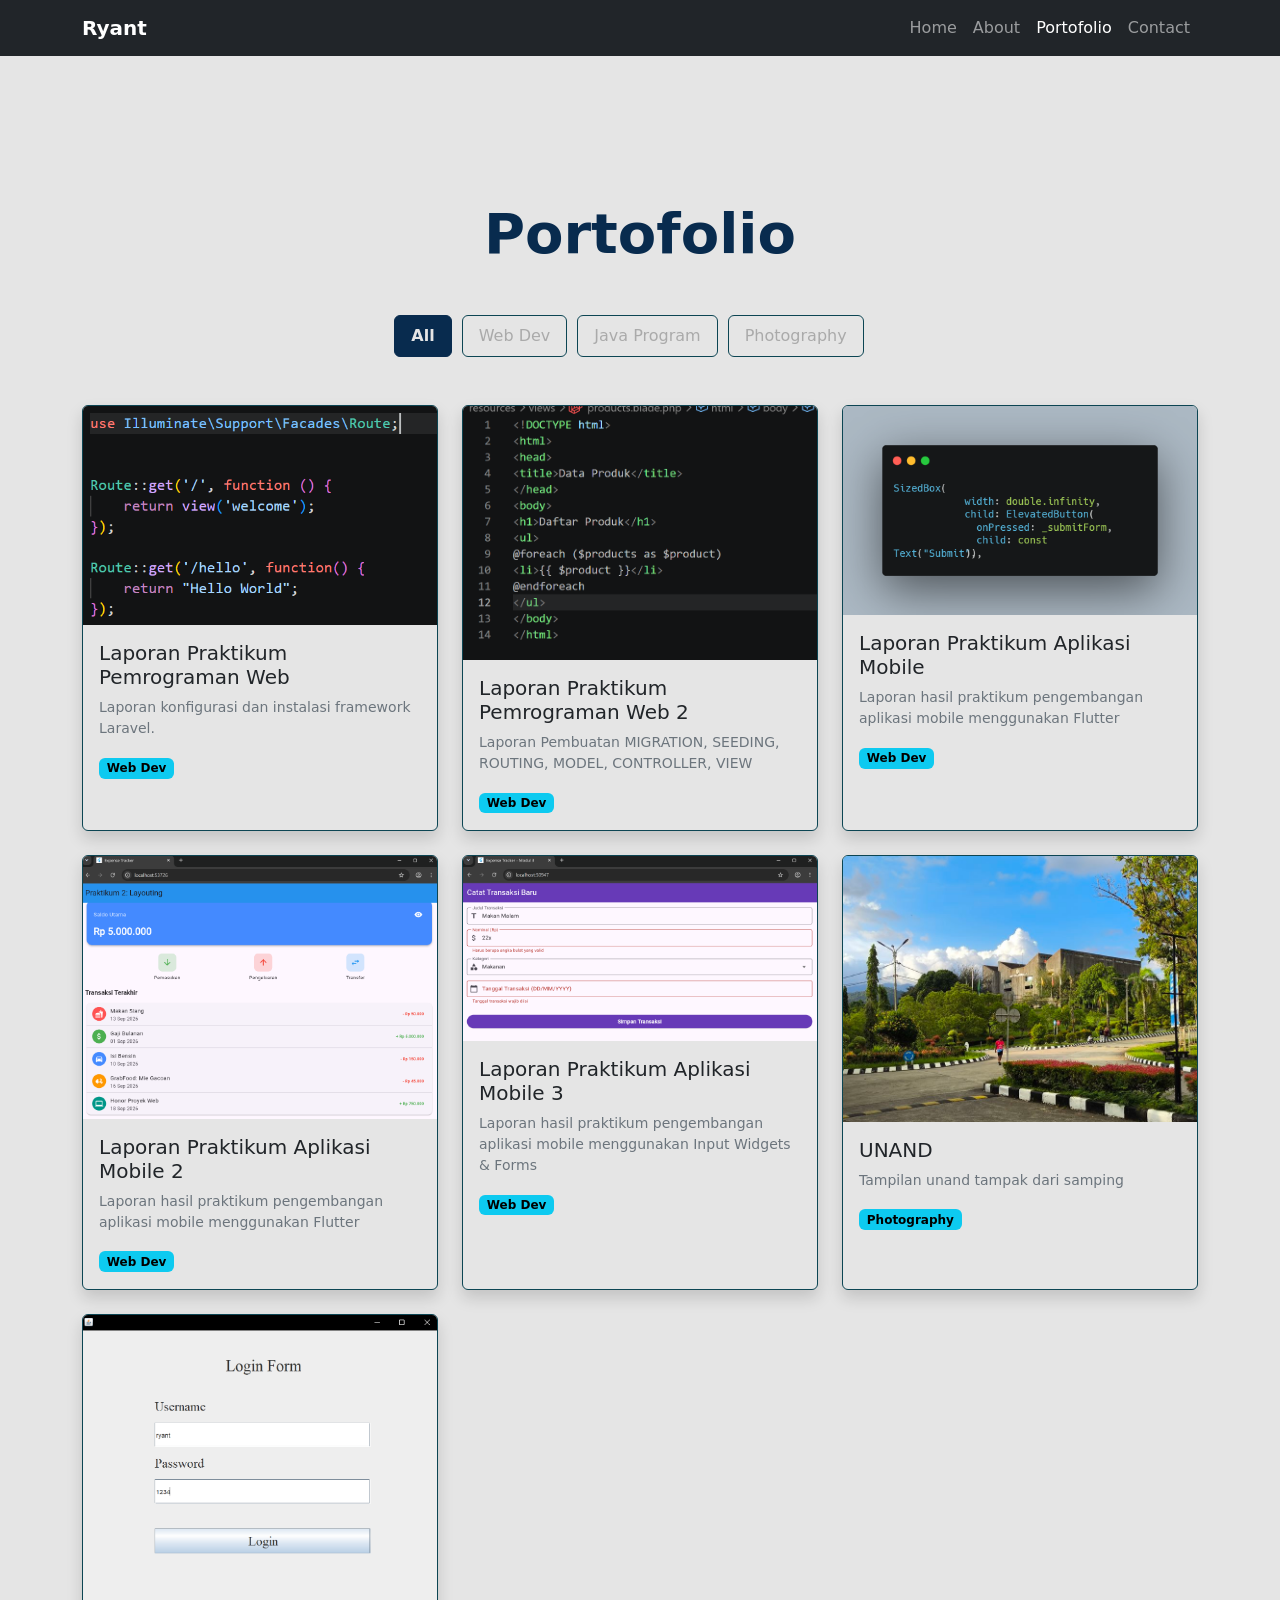
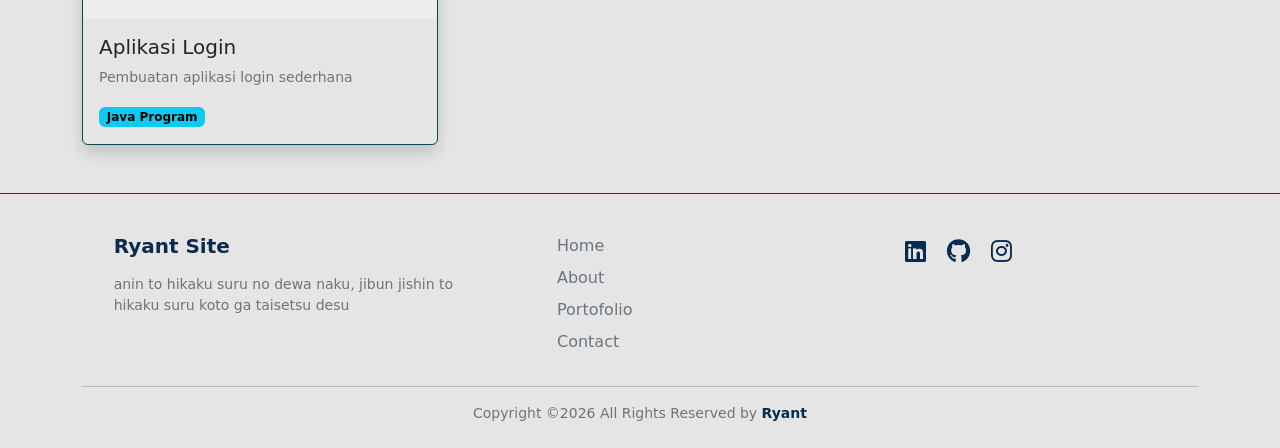
==== commit ba1c40e4: "praktikum 3" ====
--- a/portofolio.html
+++ b/portofolio.html
@@ -90,6 +90,17 @@
                             </div>
 
                             <div class="col" data-category="web-dev">
+                                <div class="card h-100 shadow portfolio-item bg-content-section border-info-dark portfolio-card" onclick="window.location.href='LaprakAppMob3.html'" style="cursor: pointer;">
+                                    <img src="gambar/p3t2.png" class="card-img-top" alt="Praktikum Aplikasi Mobile3">
+                                    <div class="card-body">
+                                        <h5 class="card-title text-dark">Laporan Praktikum Aplikasi Mobile 3</h5>
+                                        <p class="card-text text-secondary small">Laporan hasil praktikum pengembangan aplikasi mobile menggunakan Input Widgets & Forms</p>
+                                        <span class="badge text-bg-info me-1">Web Dev</span>
+                                    </div>
+                                </div>
+                            </div>
+
+                            <div class="col" data-category="web-dev">
                                 <div class="card h-100 shadow portfolio-item bg-content-section border-info-dark portfolio-card" data-bs-toggle="modal" data-bs-target="#portfolioModal5">
                                     <img src="gambar/project5.jpg" class="card-img-top" alt="Sistem Informasi Akademik">
                                     <div class="card-body">
@@ -149,6 +160,16 @@
                                     <div class="card-body">
                                         <h5 class="card-title text-dark">Laporan Praktikum Applikasi Mobile 2</h5>
                                         <p class="card-text text-secondary small">Laporan hasil praktikum pengembangan aplikasi mobile menggunakan Flutter</p>
+                                        <span class="badge text-bg-info me-1">Web Dev</span>
+                                    </div>
+                                </div>
+                            </div>
+                            <div class="col">
+                                <div class="card h-100 shadow portfolio-item bg-content-section border-info-dark portfolio-card" onclick="window.location.href='laprakAppMob3.html'" style="cursor: pointer;">
+                                    <img src="gambar/p3t2.png" class="card-img-top" alt="Praktikum AppMob">
+                                    <div class="card-body">
+                                        <h5 class="card-title text-dark">Laporan Praktikum Applikasi Mobile 3</h5>
+                                        <p class="card-text text-secondary small">Laporan hasil praktikum pengembangan aplikasi mobile menggunakan Input Widgets & Forms</p>
                                         <span class="badge text-bg-info me-1">Web Dev</span>
                                     </div>
                                 </div>
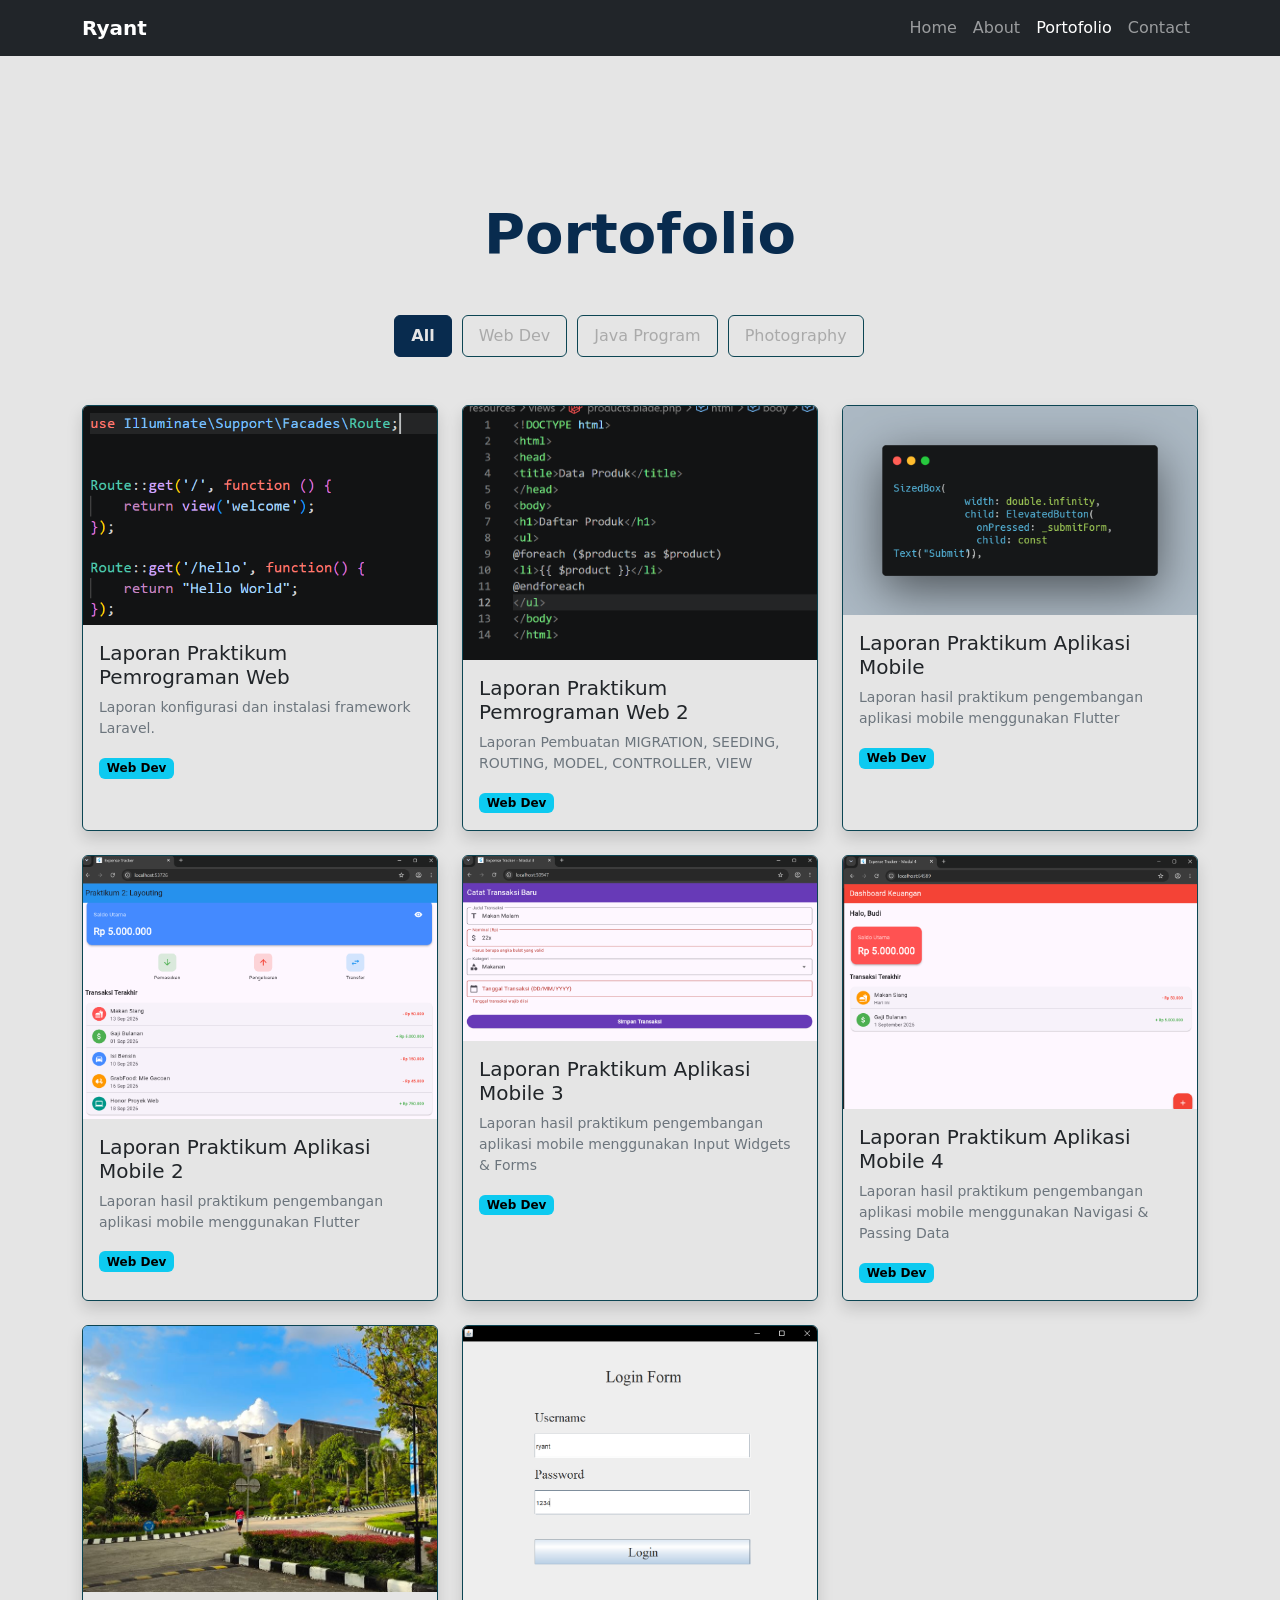
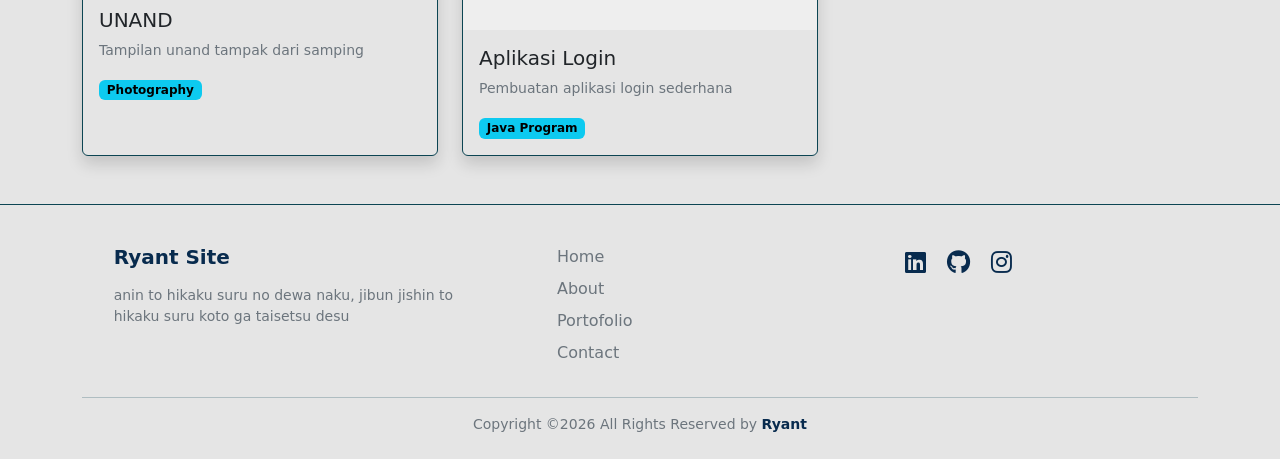
==== commit fd49a6fc: "appM4" ====
--- a/portofolio.html
+++ b/portofolio.html
@@ -101,6 +101,17 @@
                             </div>
 
                             <div class="col" data-category="web-dev">
+                                <div class="card h-100 shadow portfolio-item bg-content-section border-info-dark portfolio-card" onclick="window.location.href='LaprakAppMob4.html'" style="cursor: pointer;">
+                                    <img src="gambar/h4a1.png" class="card-img-top" alt="Praktikum Aplikasi Mobile4">
+                                    <div class="card-body">
+                                        <h5 class="card-title text-dark">Laporan Praktikum Aplikasi Mobile 4</h5>
+                                        <p class="card-text text-secondary small">Laporan hasil praktikum pengembangan aplikasi mobile menggunakan Navigasi & Passing Data</p>
+                                        <span class="badge text-bg-info me-1">Web Dev</span>
+                                    </div>
+                                </div>
+                            </div>
+
+                            <div class="col" data-category="web-dev">
                                 <div class="card h-100 shadow portfolio-item bg-content-section border-info-dark portfolio-card" data-bs-toggle="modal" data-bs-target="#portfolioModal5">
                                     <img src="gambar/project5.jpg" class="card-img-top" alt="Sistem Informasi Akademik">
                                     <div class="card-body">
@@ -170,6 +181,16 @@
                                     <div class="card-body">
                                         <h5 class="card-title text-dark">Laporan Praktikum Applikasi Mobile 3</h5>
                                         <p class="card-text text-secondary small">Laporan hasil praktikum pengembangan aplikasi mobile menggunakan Input Widgets & Forms</p>
+                                        <span class="badge text-bg-info me-1">Web Dev</span>
+                                    </div>
+                                </div>
+                            </div>
+                            <div class="col">
+                                <div class="card h-100 shadow portfolio-item bg-content-section border-info-dark portfolio-card" onclick="window.location.href='laprakAppMob4.html'" style="cursor: pointer;">
+                                    <img src="gambar/h4a1.png" class="card-img-top" alt="Praktikum AppMob">
+                                    <div class="card-body">
+                                        <h5 class="card-title text-dark">Laporan Praktikum Applikasi Mobile 4</h5>
+                                        <p class="card-text text-secondary small">Laporan hasil praktikum pengembangan aplikasi mobile menggunakan Navigasi & Passing Data</p>
                                         <span class="badge text-bg-info me-1">Web Dev</span>
                                     </div>
                                 </div>
